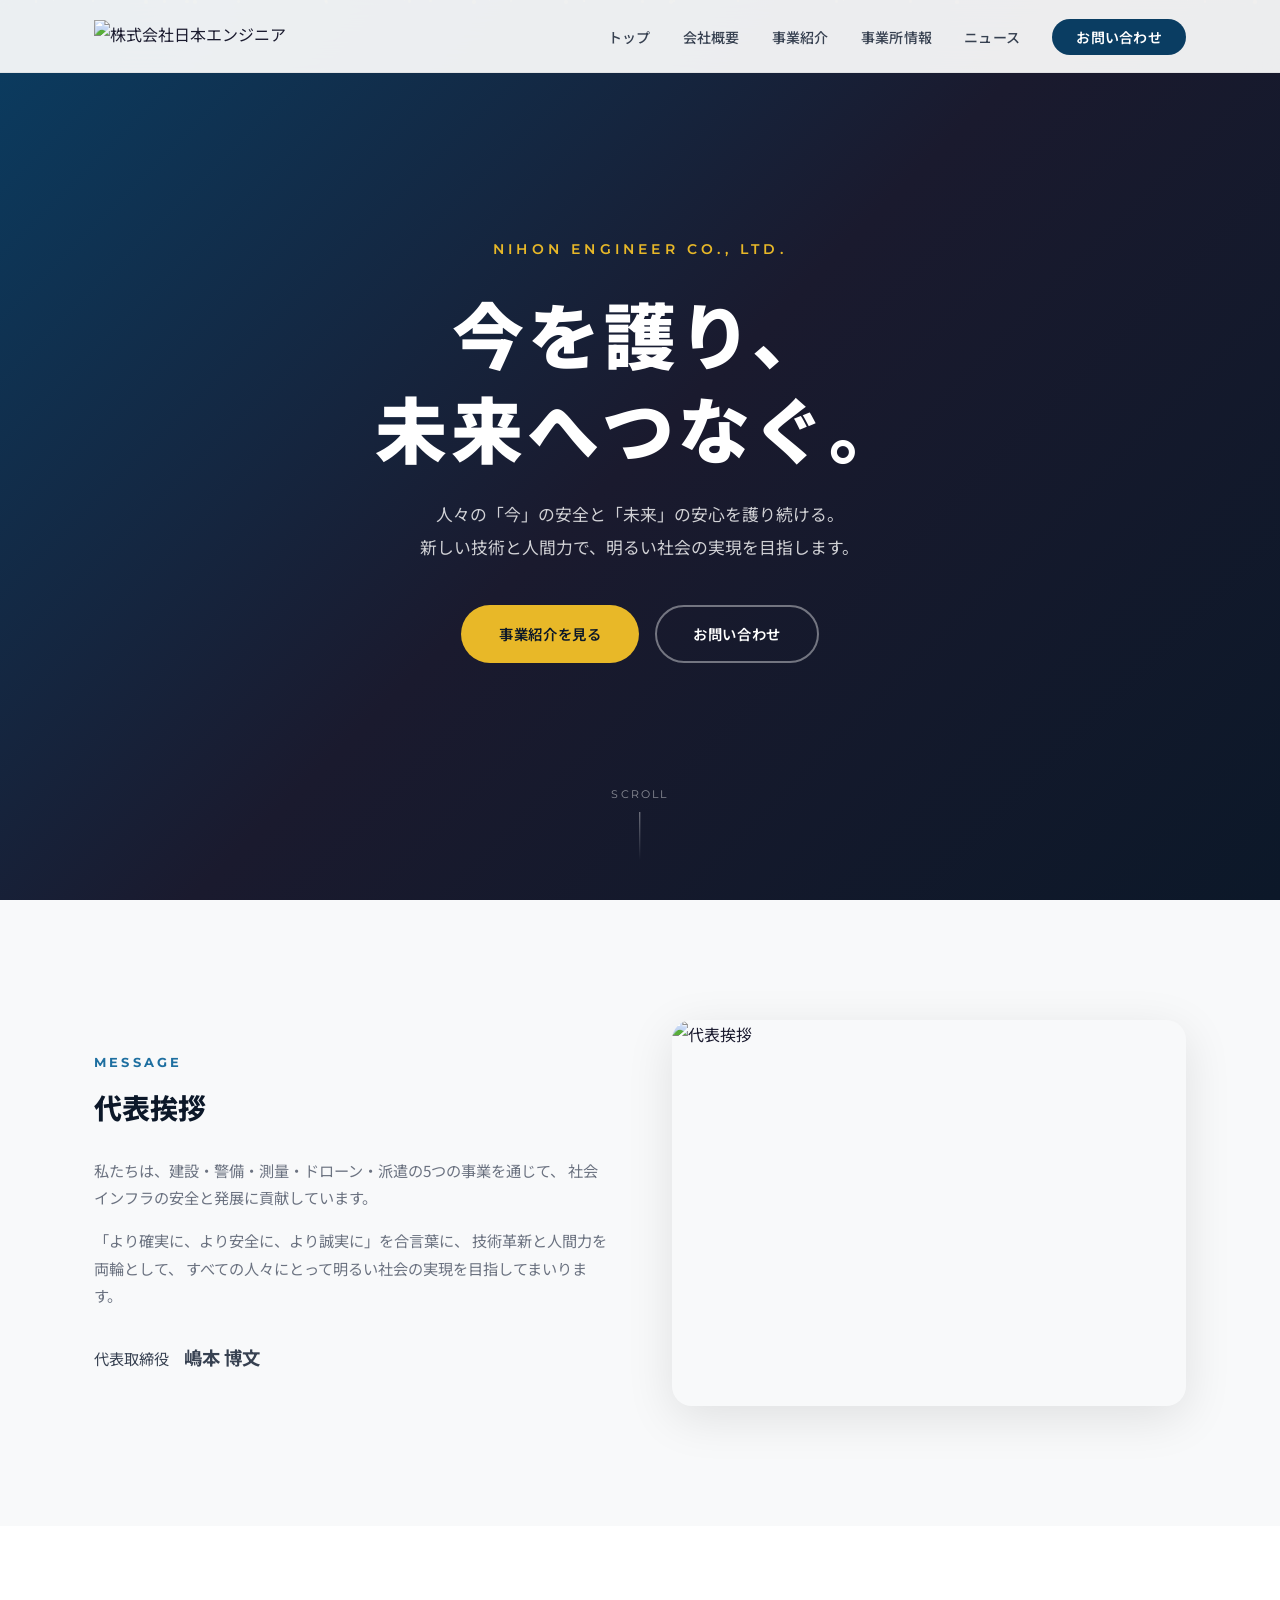
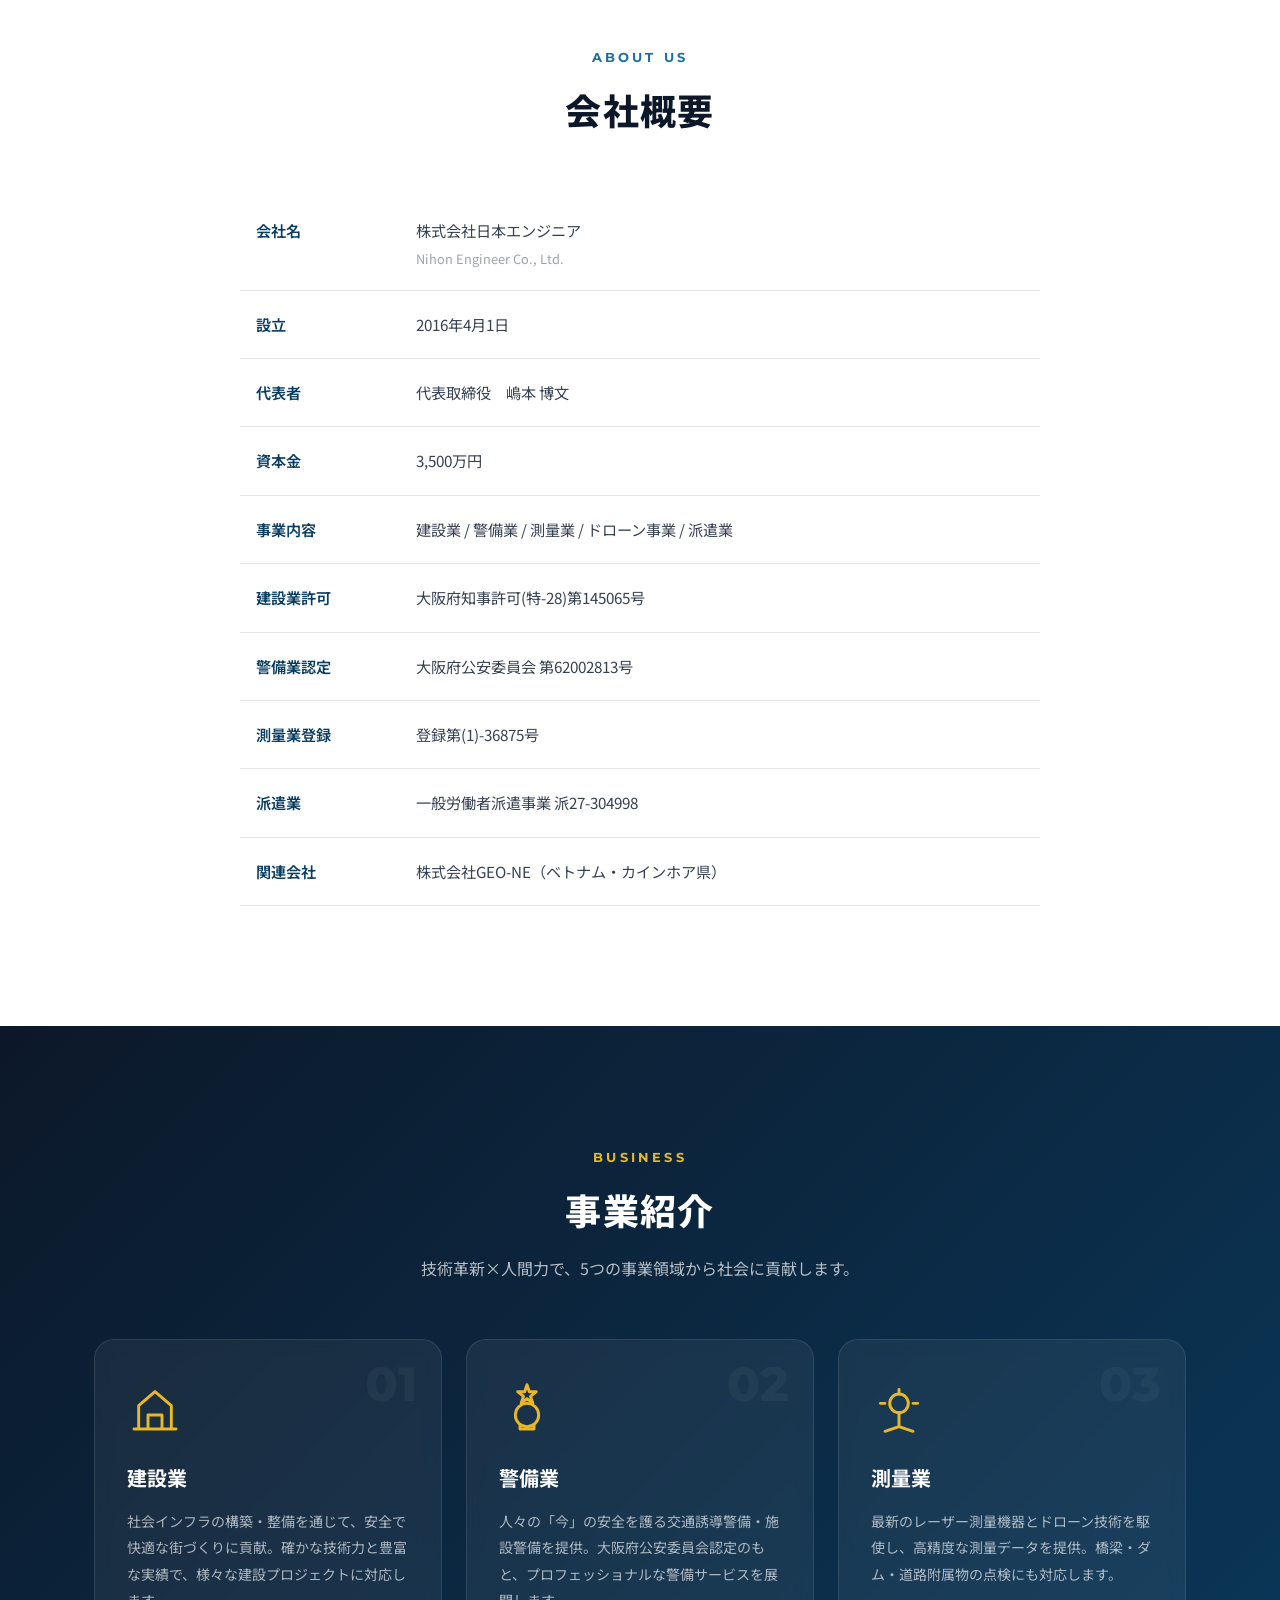
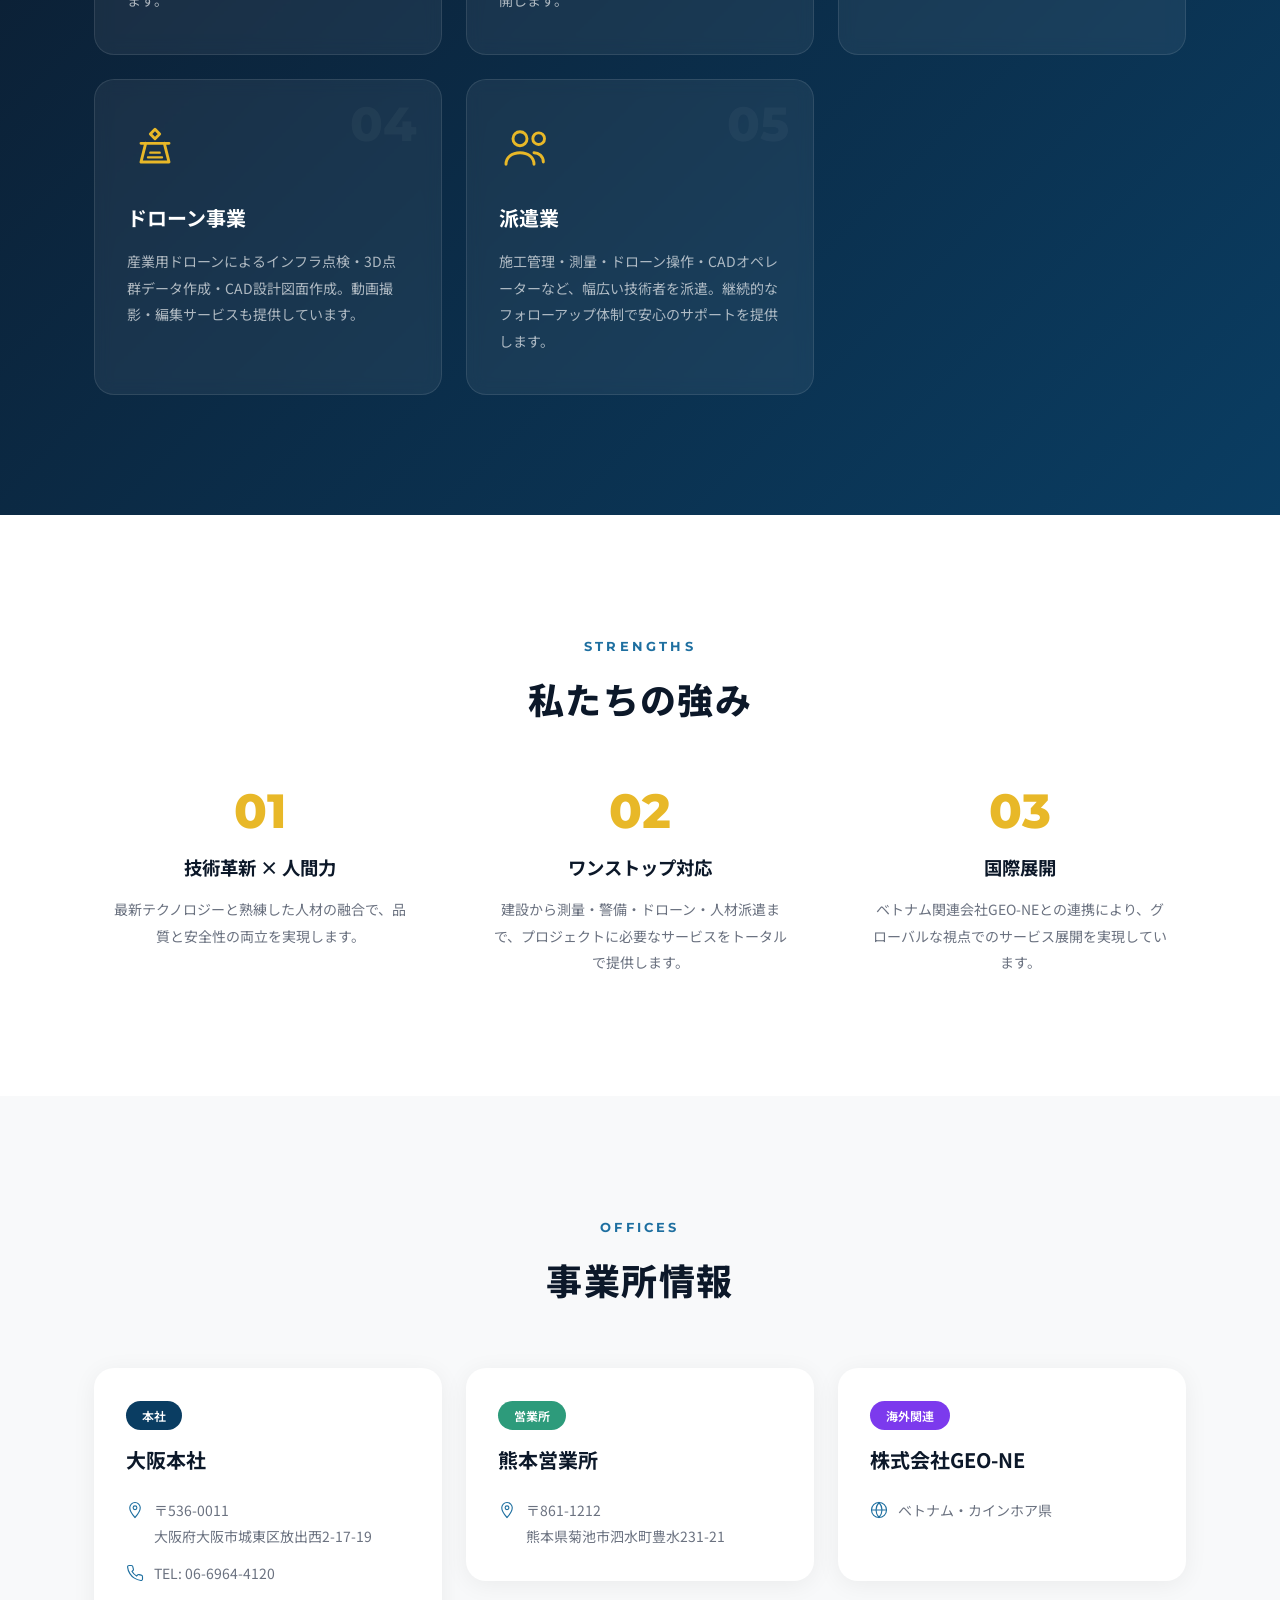
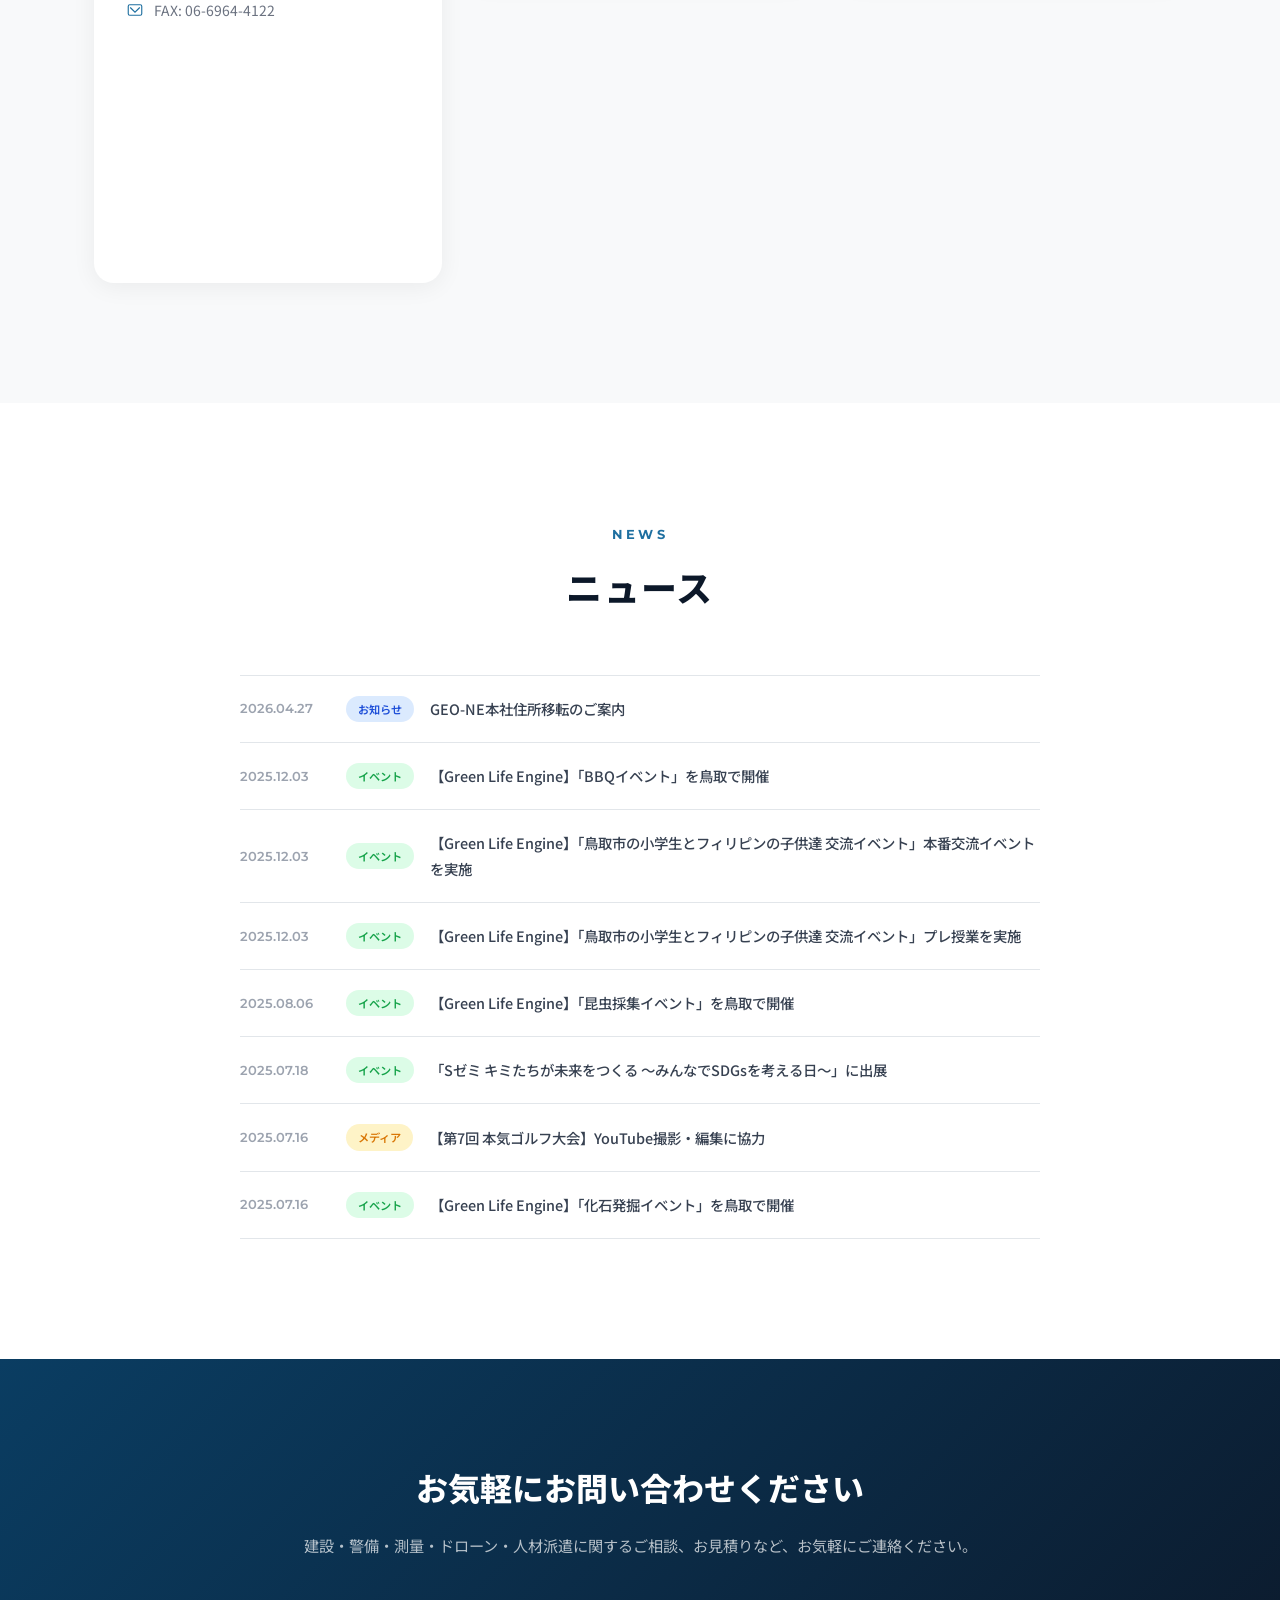
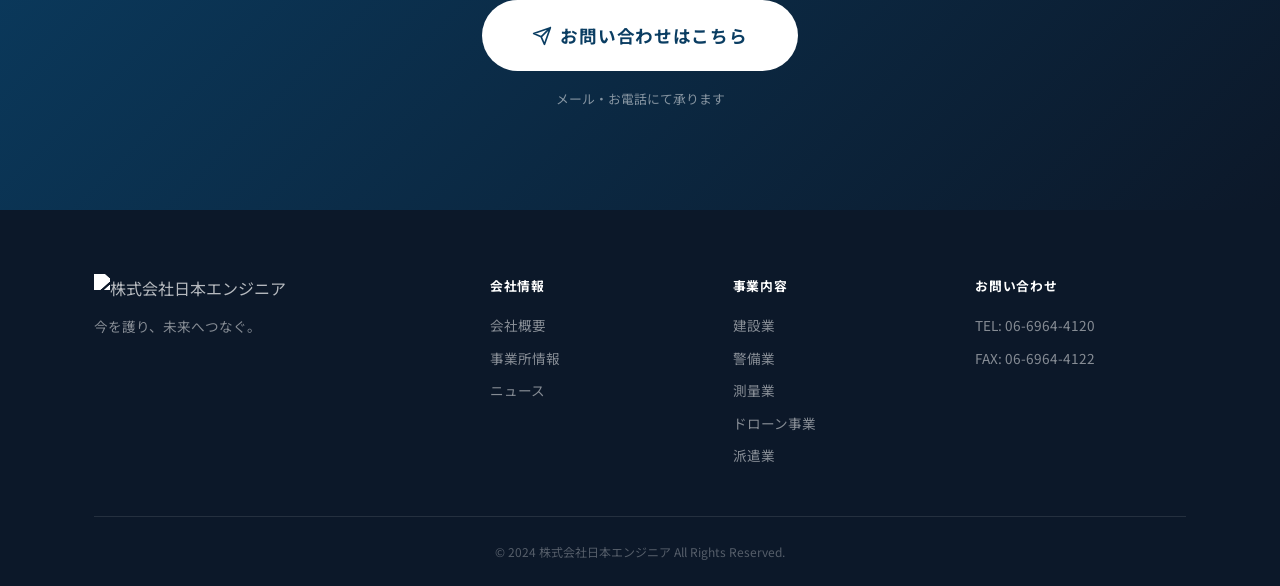
==== index.html @ 2fb19e4f "Initial commit: Japan Engineer LP website Co-Authored-By: Claude Opus 4.6 <noreply@anthropic.com>" ====
<!DOCTYPE html>
<html lang="ja">
<head>
  <meta charset="UTF-8">
  <meta name="viewport" content="width=device-width, initial-scale=1.0">
  <title>株式会社日本エンジニア | 今を護り、未来へつなぐ</title>
  <meta name="description" content="株式会社日本エンジニアは、建設業・警備業・測量業・ドローン事業・派遣業を展開する総合エンジニアリング企業です。">
  <link rel="preconnect" href="https://fonts.googleapis.com">
  <link rel="preconnect" href="https://fonts.gstatic.com" crossorigin>
  <link href="https://fonts.googleapis.com/css2?family=Noto+Sans+JP:wght@300;400;500;700;900&family=Montserrat:wght@400;600;700;800&display=swap" rel="stylesheet">
  <link rel="stylesheet" href="style.css">
</head>
<body>

  <!-- Header -->
  <header class="header" id="header">
    <div class="header-inner">
      <a href="#top" class="logo">
        <img src="https://japan-eng.jp/wp-content/uploads/2024/11/logo-1024x154.png" alt="株式会社日本エンジニア" class="logo-img">
      </a>
      <nav class="nav" id="nav">
        <ul class="nav-list">
          <li><a href="#top" class="nav-link">トップ</a></li>
          <li><a href="#about" class="nav-link">会社概要</a></li>
          <li><a href="#business" class="nav-link">事業紹介</a></li>
          <li><a href="#offices" class="nav-link">事業所情報</a></li>
          <li><a href="#news" class="nav-link">ニュース</a></li>
          <li><a href="contact.html" class="nav-link nav-link--cta">お問い合わせ</a></li>
        </ul>
      </nav>
      <button class="hamburger" id="hamburger" aria-label="メニュー">
        <span></span><span></span><span></span>
      </button>
    </div>
  </header>

  <!-- Hero -->
  <section class="hero" id="top">
    <div class="hero-overlay"></div>
    <div class="hero-particles" id="particles"></div>
    <div class="hero-content">
      <p class="hero-sub">Nihon Engineer Co., Ltd.</p>
      <h1 class="hero-title">
        <span class="hero-title-line">今を護り、</span>
        <span class="hero-title-line">未来へつなぐ。</span>
      </h1>
      <p class="hero-desc">人々の「今」の安全と「未来」の安心を護り続ける。<br>新しい技術と人間力で、明るい社会の実現を目指します。</p>
      <div class="hero-buttons">
        <a href="#business" class="btn btn--primary">事業紹介を見る</a>
        <a href="contact.html" class="btn btn--outline">お問い合わせ</a>
      </div>
    </div>
    <div class="hero-scroll">
      <span>Scroll</span>
      <div class="hero-scroll-line"></div>
    </div>
  </section>

  <!-- Message -->
  <section class="message">
    <div class="container">
      <div class="message-grid">
        <div class="message-text">
          <span class="section-label">Message</span>
          <h2 class="message-heading">代表挨拶</h2>
          <p class="message-body">
            私たちは、建設・警備・測量・ドローン・派遣の5つの事業を通じて、
            社会インフラの安全と発展に貢献しています。
          </p>
          <p class="message-body">
            「より確実に、より安全に、より誠実に」を合言葉に、
            技術革新と人間力を両輪として、
            すべての人々にとって明るい社会の実現を目指してまいります。
          </p>
          <p class="message-name">代表取締役　<strong>嶋本 博文</strong></p>
        </div>
        <div class="message-image">
          <div class="message-image-frame">
            <img src="https://japan-eng.jp/wp-content/uploads/2025/04/image3.jpeg" alt="代表挨拶">
          </div>
        </div>
      </div>
    </div>
  </section>

  <!-- About -->
  <section class="about" id="about">
    <div class="container">
      <div class="section-header">
        <span class="section-label">About Us</span>
        <h2 class="section-title">会社概要</h2>
      </div>
      <div class="about-table-wrap">
        <table class="about-table">
          <tbody>
            <tr><th>会社名</th><td>株式会社日本エンジニア<span class="about-en">Nihon Engineer Co., Ltd.</span></td></tr>
            <tr><th>設立</th><td>2016年4月1日</td></tr>
            <tr><th>代表者</th><td>代表取締役　嶋本 博文</td></tr>
            <tr><th>資本金</th><td>3,500万円</td></tr>
            <tr><th>事業内容</th><td>建設業 / 警備業 / 測量業 / ドローン事業 / 派遣業</td></tr>
            <tr><th>建設業許可</th><td>大阪府知事許可(特-28)第145065号</td></tr>
            <tr><th>警備業認定</th><td>大阪府公安委員会 第62002813号</td></tr>
            <tr><th>測量業登録</th><td>登録第(1)-36875号</td></tr>
            <tr><th>派遣業</th><td>一般労働者派遣事業 派27-304998</td></tr>
            <tr><th>関連会社</th><td>株式会社GEO-NE（ベトナム・カインホア県）</td></tr>
          </tbody>
        </table>
      </div>
    </div>
  </section>

  <!-- Business -->
  <section class="business" id="business">
    <div class="container">
      <div class="section-header section-header--light">
        <span class="section-label section-label--light">Business</span>
        <h2 class="section-title section-title--light">事業紹介</h2>
        <p class="section-desc section-desc--light">技術革新×人間力で、5つの事業領域から社会に貢献します。</p>
      </div>
      <div class="business-grid">

        <div class="biz-card" data-aos>
          <div class="biz-card-icon">
            <svg viewBox="0 0 48 48" fill="none"><path d="M6 42h36M10 42V22l14-12 14 12v20M18 42V30h12v12" stroke="currentColor" stroke-width="2.5" stroke-linecap="round" stroke-linejoin="round"/></svg>
          </div>
          <h3 class="biz-card-title">建設業</h3>
          <p class="biz-card-desc">社会インフラの構築・整備を通じて、安全で快適な街づくりに貢献。確かな技術力と豊富な実績で、様々な建設プロジェクトに対応します。</p>
          <span class="biz-card-number">01</span>
        </div>

        <div class="biz-card" data-aos>
          <div class="biz-card-icon">
            <svg viewBox="0 0 48 48" fill="none"><path d="M24 4l-2 6h-6l5 4-2 6 5-4 5 4-2-6 5-4h-6L24 4z" stroke="currentColor" stroke-width="2.5" stroke-linecap="round" stroke-linejoin="round"/><circle cx="24" cy="30" r="10" stroke="currentColor" stroke-width="2.5"/><path d="M18 38v4h12v-4" stroke="currentColor" stroke-width="2.5" stroke-linecap="round" stroke-linejoin="round"/></svg>
          </div>
          <h3 class="biz-card-title">警備業</h3>
          <p class="biz-card-desc">人々の「今」の安全を護る交通誘導警備・施設警備を提供。大阪府公安委員会認定のもと、プロフェッショナルな警備サービスを展開します。</p>
          <span class="biz-card-number">02</span>
        </div>

        <div class="biz-card" data-aos>
          <div class="biz-card-icon">
            <svg viewBox="0 0 48 48" fill="none"><circle cx="24" cy="20" r="8" stroke="currentColor" stroke-width="2.5"/><path d="M24 28v12M12 44l12-4 12 4M8 20h4M36 20h4M24 8v4" stroke="currentColor" stroke-width="2.5" stroke-linecap="round" stroke-linejoin="round"/></svg>
          </div>
          <h3 class="biz-card-title">測量業</h3>
          <p class="biz-card-desc">最新のレーザー測量機器とドローン技術を駆使し、高精度な測量データを提供。橋梁・ダム・道路附属物の点検にも対応します。</p>
          <span class="biz-card-number">03</span>
        </div>

        <div class="biz-card" data-aos>
          <div class="biz-card-icon">
            <svg viewBox="0 0 48 48" fill="none"><path d="M24 8l4 4-4 4-4-4 4-4zM12 20h24M16 20l-4 16h24l-4-16" stroke="currentColor" stroke-width="2.5" stroke-linecap="round" stroke-linejoin="round"/><path d="M20 28h8M18 32h12" stroke="currentColor" stroke-width="2" stroke-linecap="round"/></svg>
          </div>
          <h3 class="biz-card-title">ドローン事業</h3>
          <p class="biz-card-desc">産業用ドローンによるインフラ点検・3D点群データ作成・CAD設計図面作成。動画撮影・編集サービスも提供しています。</p>
          <span class="biz-card-number">04</span>
        </div>

        <div class="biz-card" data-aos>
          <div class="biz-card-icon">
            <svg viewBox="0 0 48 48" fill="none"><circle cx="18" cy="16" r="6" stroke="currentColor" stroke-width="2.5"/><circle cx="34" cy="16" r="5" stroke="currentColor" stroke-width="2.5"/><path d="M6 38c0-6 5-10 12-10s12 4 12 10M30 28c4 0 8 3 8 8" stroke="currentColor" stroke-width="2.5" stroke-linecap="round"/></svg>
          </div>
          <h3 class="biz-card-title">派遣業</h3>
          <p class="biz-card-desc">施工管理・測量・ドローン操作・CADオペレーターなど、幅広い技術者を派遣。継続的なフォローアップ体制で安心のサポートを提供します。</p>
          <span class="biz-card-number">05</span>
        </div>

      </div>
    </div>
  </section>

  <!-- Strengths -->
  <section class="strengths">
    <div class="container">
      <div class="section-header">
        <span class="section-label">Strengths</span>
        <h2 class="section-title">私たちの強み</h2>
      </div>
      <div class="strengths-grid">
        <div class="strength-item">
          <div class="strength-number">01</div>
          <h3 class="strength-title">技術革新 × 人間力</h3>
          <p class="strength-desc">最新テクノロジーと熟練した人材の融合で、品質と安全性の両立を実現します。</p>
        </div>
        <div class="strength-item">
          <div class="strength-number">02</div>
          <h3 class="strength-title">ワンストップ対応</h3>
          <p class="strength-desc">建設から測量・警備・ドローン・人材派遣まで、プロジェクトに必要なサービスをトータルで提供します。</p>
        </div>
        <div class="strength-item">
          <div class="strength-number">03</div>
          <h3 class="strength-title">国際展開</h3>
          <p class="strength-desc">ベトナム関連会社GEO-NEとの連携により、グローバルな視点でのサービス展開を実現しています。</p>
        </div>
      </div>
    </div>
  </section>

  <!-- Offices -->
  <section class="offices" id="offices">
    <div class="container">
      <div class="section-header">
        <span class="section-label">Offices</span>
        <h2 class="section-title">事業所情報</h2>
      </div>
      <div class="offices-grid">
        <div class="office-card office-card--main">
          <div class="office-card-badge">本社</div>
          <h3 class="office-card-name">大阪本社</h3>
          <div class="office-card-info">
            <div class="office-info-row">
              <svg viewBox="0 0 24 24" fill="none" width="18" height="18"><path d="M12 2C8.13 2 5 5.13 5 9c0 5.25 7 13 7 13s7-7.75 7-13c0-3.87-3.13-7-7-7z" stroke="currentColor" stroke-width="1.5"/><circle cx="12" cy="9" r="2.5" stroke="currentColor" stroke-width="1.5"/></svg>
              <span>〒536-0011<br>大阪府大阪市城東区放出西2-17-19</span>
            </div>
            <div class="office-info-row">
              <svg viewBox="0 0 24 24" fill="none" width="18" height="18"><path d="M22 16.92v3a2 2 0 01-2.18 2 19.79 19.79 0 01-8.63-3.07 19.5 19.5 0 01-6-6 19.79 19.79 0 01-3.07-8.67A2 2 0 014.11 2h3a2 2 0 012 1.72c.127.96.361 1.903.7 2.81a2 2 0 01-.45 2.11L8.09 9.91a16 16 0 006 6l1.27-1.27a2 2 0 012.11-.45c.907.339 1.85.573 2.81.7A2 2 0 0122 16.92z" stroke="currentColor" stroke-width="1.5"/></svg>
              <span>TEL: 06-6964-4120</span>
            </div>
            <div class="office-info-row">
              <svg viewBox="0 0 24 24" fill="none" width="18" height="18"><path d="M6 9l6 6 6-6" stroke="currentColor" stroke-width="1.5" stroke-linecap="round"/><rect x="3" y="5" width="18" height="14" rx="2" stroke="currentColor" stroke-width="1.5"/></svg>
              <span>FAX: 06-6964-4122</span>
            </div>
          </div>
          <div class="office-map">
            <iframe src="https://www.google.com/maps/embed?pb=!1m18!1m12!1m3!1d3280.5!2d135.555!3d34.695!2m3!1f0!2f0!3f0!3m2!1i1024!2i768!4f13.1!3m3!1m2!1s0x0%3A0x0!2zMzTCsDQxJzQyLjAiTiAxMzXCsDMzJzE4LjAiRQ!5e0!3m2!1sja!2sjp!4v1" width="100%" height="200" style="border:0; border-radius: 8px;" allowfullscreen loading="lazy"></iframe>
          </div>
        </div>

        <div class="office-card">
          <div class="office-card-badge office-card-badge--sub">営業所</div>
          <h3 class="office-card-name">熊本営業所</h3>
          <div class="office-card-info">
            <div class="office-info-row">
              <svg viewBox="0 0 24 24" fill="none" width="18" height="18"><path d="M12 2C8.13 2 5 5.13 5 9c0 5.25 7 13 7 13s7-7.75 7-13c0-3.87-3.13-7-7-7z" stroke="currentColor" stroke-width="1.5"/><circle cx="12" cy="9" r="2.5" stroke="currentColor" stroke-width="1.5"/></svg>
              <span>〒861-1212<br>熊本県菊池市泗水町豊水231-21</span>
            </div>
          </div>
        </div>

        <div class="office-card">
          <div class="office-card-badge office-card-badge--intl">海外関連</div>
          <h3 class="office-card-name">株式会社GEO-NE</h3>
          <div class="office-card-info">
            <div class="office-info-row">
              <svg viewBox="0 0 24 24" fill="none" width="18" height="18"><circle cx="12" cy="12" r="10" stroke="currentColor" stroke-width="1.5"/><path d="M2 12h20M12 2a15.3 15.3 0 014 10 15.3 15.3 0 01-4 10 15.3 15.3 0 01-4-10 15.3 15.3 0 014-10z" stroke="currentColor" stroke-width="1.5"/></svg>
              <span>ベトナム・カインホア県</span>
            </div>
          </div>
        </div>
      </div>
    </div>
  </section>

  <!-- News -->
  <section class="news" id="news">
    <div class="container">
      <div class="section-header">
        <span class="section-label">News</span>
        <h2 class="section-title">ニュース</h2>
      </div>
      <div class="news-list">

        <article class="news-item">
          <time class="news-date" datetime="2026-04-27">2026.04.27</time>
          <span class="news-tag news-tag--info">お知らせ</span>
          <h3 class="news-title">GEO-NE本社住所移転のご案内</h3>
        </article>

        <article class="news-item">
          <time class="news-date" datetime="2025-12-03">2025.12.03</time>
          <span class="news-tag news-tag--event">イベント</span>
          <h3 class="news-title">【Green Life Engine】「BBQイベント」を鳥取で開催</h3>
        </article>

        <article class="news-item">
          <time class="news-date" datetime="2025-12-03">2025.12.03</time>
          <span class="news-tag news-tag--event">イベント</span>
          <h3 class="news-title">【Green Life Engine】「鳥取市の小学生とフィリピンの子供達 交流イベント」本番交流イベントを実施</h3>
        </article>

        <article class="news-item">
          <time class="news-date" datetime="2025-12-03">2025.12.03</time>
          <span class="news-tag news-tag--event">イベント</span>
          <h3 class="news-title">【Green Life Engine】「鳥取市の小学生とフィリピンの子供達 交流イベント」プレ授業を実施</h3>
        </article>

        <article class="news-item">
          <time class="news-date" datetime="2025-08-06">2025.08.06</time>
          <span class="news-tag news-tag--event">イベント</span>
          <h3 class="news-title">【Green Life Engine】「昆虫採集イベント」を鳥取で開催</h3>
        </article>

        <article class="news-item">
          <time class="news-date" datetime="2025-07-18">2025.07.18</time>
          <span class="news-tag news-tag--event">イベント</span>
          <h3 class="news-title">「Sゼミ キミたちが未来をつくる ～みんなでSDGsを考える日～」に出展</h3>
        </article>

        <article class="news-item">
          <time class="news-date" datetime="2025-07-16">2025.07.16</time>
          <span class="news-tag news-tag--media">メディア</span>
          <h3 class="news-title">【第7回 本気ゴルフ大会】YouTube撮影・編集に協力</h3>
        </article>

        <article class="news-item">
          <time class="news-date" datetime="2025-07-16">2025.07.16</time>
          <span class="news-tag news-tag--event">イベント</span>
          <h3 class="news-title">【Green Life Engine】「化石発掘イベント」を鳥取で開催</h3>
        </article>

      </div>
    </div>
  </section>

  <!-- CTA -->
  <section class="cta" id="contact">
    <div class="container">
      <div class="cta-inner">
        <h2 class="cta-title">お気軽にお問い合わせください</h2>
        <p class="cta-desc">建設・警備・測量・ドローン・人材派遣に関するご相談、お見積りなど、お気軽にご連絡ください。</p>
        <div class="cta-buttons">
          <a href="contact.html" class="btn btn--white btn--lg">
            <svg viewBox="0 0 24 24" fill="none" width="20" height="20"><path d="M22 2L11 13M22 2l-7 20-4-9-9-4 20-7z" stroke="currentColor" stroke-width="2" stroke-linecap="round" stroke-linejoin="round"/></svg>
            お問い合わせはこちら
          </a>
        </div>
        <p class="cta-note">メール・お電話にて承ります</p>
      </div>
    </div>
  </section>

  <!-- Footer -->
  <footer class="footer">
    <div class="container">
      <div class="footer-top">
        <div class="footer-brand">
          <img src="https://japan-eng.jp/wp-content/uploads/2024/11/logo-1024x154.png" alt="株式会社日本エンジニア" class="footer-logo">
          <p class="footer-tagline">今を護り、未来へつなぐ。</p>
        </div>
        <div class="footer-links">
          <div class="footer-col">
            <h4 class="footer-col-title">会社情報</h4>
            <ul>
              <li><a href="#about">会社概要</a></li>
              <li><a href="#offices">事業所情報</a></li>
              <li><a href="#news">ニュース</a></li>
            </ul>
          </div>
          <div class="footer-col">
            <h4 class="footer-col-title">事業内容</h4>
            <ul>
              <li><a href="#business">建設業</a></li>
              <li><a href="#business">警備業</a></li>
              <li><a href="#business">測量業</a></li>
              <li><a href="#business">ドローン事業</a></li>
              <li><a href="#business">派遣業</a></li>
            </ul>
          </div>
          <div class="footer-col">
            <h4 class="footer-col-title">お問い合わせ</h4>
            <ul>
              <li>TEL: 06-6964-4120</li>
              <li>FAX: 06-6964-4122</li>
            </ul>
          </div>
        </div>
      </div>
      <div class="footer-bottom">
        <p>&copy; 2024 株式会社日本エンジニア All Rights Reserved.</p>
      </div>
    </div>
  </footer>

  <!-- Back to top -->
  <a href="#top" class="back-to-top" id="backToTop" aria-label="トップへ戻る">
    <svg viewBox="0 0 24 24" fill="none" width="24" height="24"><path d="M18 15l-6-6-6 6" stroke="currentColor" stroke-width="2" stroke-linecap="round" stroke-linejoin="round"/></svg>
  </a>

  <script src="script.js"></script>
</body>
</html>
---- style.css ----
/* ===== Reset & Base ===== */
*, *::before, *::after { box-sizing: border-box; margin: 0; padding: 0; }
html { scroll-behavior: smooth; font-size: 16px; }
body {
  font-family: 'Noto Sans JP', sans-serif;
  color: #1a1a2e;
  line-height: 1.8;
  overflow-x: hidden;
  background: #fff;
}
a { text-decoration: none; color: inherit; }
ul { list-style: none; }
img { max-width: 100%; height: auto; display: block; }

/* ===== Variables ===== */
:root {
  --primary: #0a3d62;
  --primary-light: #1e6fa0;
  --accent: #e8b828;
  --accent-hover: #d4a520;
  --dark: #0c1829;
  --gray-50: #f8f9fa;
  --gray-100: #f0f2f5;
  --gray-200: #e2e6ea;
  --gray-400: #9ca3af;
  --gray-600: #6b7280;
  --gray-800: #374151;
  --white: #ffffff;
  --radius: 12px;
  --radius-lg: 20px;
  --shadow: 0 4px 24px rgba(0,0,0,0.06);
  --shadow-lg: 0 12px 48px rgba(0,0,0,0.1);
  --transition: 0.3s cubic-bezier(0.4, 0, 0.2, 1);
  --container: 1140px;
}

.container {
  max-width: var(--container);
  margin: 0 auto;
  padding: 0 24px;
}

/* ===== Header ===== */
.header {
  position: fixed;
  top: 0;
  left: 0;
  width: 100%;
  z-index: 1000;
  background: rgba(255,255,255,0.92);
  backdrop-filter: blur(16px);
  -webkit-backdrop-filter: blur(16px);
  border-bottom: 1px solid rgba(0,0,0,0.05);
  transition: var(--transition);
}
.header.scrolled {
  box-shadow: 0 2px 20px rgba(0,0,0,0.08);
}
.header-inner {
  max-width: var(--container);
  margin: 0 auto;
  padding: 0 24px;
  display: flex;
  align-items: center;
  justify-content: space-between;
  height: 72px;
}
.logo-img {
  height: 32px;
  width: auto;
}
.nav-list {
  display: flex;
  align-items: center;
  gap: 32px;
}
.nav-link {
  font-size: 0.875rem;
  font-weight: 500;
  letter-spacing: 0.02em;
  color: var(--gray-800);
  position: relative;
  transition: var(--transition);
}
.nav-link::after {
  content: '';
  position: absolute;
  bottom: -4px;
  left: 0;
  width: 0;
  height: 2px;
  background: var(--primary);
  transition: var(--transition);
}
.nav-link:hover { color: var(--primary); }
.nav-link:hover::after { width: 100%; }
.nav-link--cta {
  background: var(--primary);
  color: var(--white) !important;
  padding: 8px 24px;
  border-radius: 100px;
  font-weight: 600;
}
.nav-link--cta::after { display: none; }
.nav-link--cta:hover { background: var(--primary-light); }

/* Hamburger */
.hamburger {
  display: none;
  flex-direction: column;
  gap: 5px;
  background: none;
  border: none;
  cursor: pointer;
  padding: 8px;
  z-index: 1001;
}
.hamburger span {
  display: block;
  width: 24px;
  height: 2px;
  background: var(--dark);
  border-radius: 2px;
  transition: var(--transition);
}
.hamburger.active span:nth-child(1) { transform: translateY(7px) rotate(45deg); }
.hamburger.active span:nth-child(2) { opacity: 0; }
.hamburger.active span:nth-child(3) { transform: translateY(-7px) rotate(-45deg); }

/* ===== Hero ===== */
.hero {
  position: relative;
  min-height: 100vh;
  display: flex;
  align-items: center;
  justify-content: center;
  background: linear-gradient(135deg, #0a3d62 0%, #1a1a2e 50%, #0c1829 100%);
  overflow: hidden;
}
.hero-overlay {
  position: absolute;
  inset: 0;
  background: url('https://japan-eng.jp/wp-content/uploads/2025/04/image4-1-scaled.jpeg') center/cover no-repeat;
  opacity: 0.18;
}
.hero-particles {
  position: absolute;
  inset: 0;
  overflow: hidden;
}
.hero-particles .particle {
  position: absolute;
  width: 3px;
  height: 3px;
  background: rgba(232, 184, 40, 0.4);
  border-radius: 50%;
  animation: float-up linear infinite;
}
@keyframes float-up {
  0% { transform: translateY(100vh) scale(0); opacity: 0; }
  10% { opacity: 1; }
  90% { opacity: 1; }
  100% { transform: translateY(-10vh) scale(1); opacity: 0; }
}
.hero-content {
  position: relative;
  z-index: 2;
  text-align: center;
  color: var(--white);
  padding: 0 24px;
}
.hero-sub {
  font-family: 'Montserrat', sans-serif;
  font-size: 0.875rem;
  font-weight: 600;
  letter-spacing: 0.3em;
  text-transform: uppercase;
  color: var(--accent);
  margin-bottom: 24px;
  opacity: 0;
  animation: fadeInUp 0.8s 0.3s forwards;
}
.hero-title {
  font-size: clamp(2.5rem, 6vw, 4.5rem);
  font-weight: 900;
  line-height: 1.3;
  margin-bottom: 24px;
  letter-spacing: 0.05em;
}
.hero-title-line {
  display: block;
  opacity: 0;
  animation: fadeInUp 0.8s forwards;
}
.hero-title-line:nth-child(1) { animation-delay: 0.5s; }
.hero-title-line:nth-child(2) { animation-delay: 0.7s; }
.hero-desc {
  font-size: 1.05rem;
  line-height: 2;
  color: rgba(255,255,255,0.8);
  max-width: 540px;
  margin: 0 auto 40px;
  opacity: 0;
  animation: fadeInUp 0.8s 0.9s forwards;
}
.hero-buttons {
  display: flex;
  gap: 16px;
  justify-content: center;
  flex-wrap: wrap;
  opacity: 0;
  animation: fadeInUp 0.8s 1.1s forwards;
}
.hero-scroll {
  position: absolute;
  bottom: 40px;
  left: 50%;
  transform: translateX(-50%);
  display: flex;
  flex-direction: column;
  align-items: center;
  gap: 8px;
  color: rgba(255,255,255,0.5);
  font-family: 'Montserrat', sans-serif;
  font-size: 0.7rem;
  letter-spacing: 0.2em;
  text-transform: uppercase;
}
.hero-scroll-line {
  width: 1px;
  height: 48px;
  background: linear-gradient(to bottom, rgba(255,255,255,0.5), transparent);
  animation: scrollLine 2s infinite;
}
@keyframes scrollLine {
  0% { transform: scaleY(0); transform-origin: top; }
  50% { transform: scaleY(1); transform-origin: top; }
  50.1% { transform: scaleY(1); transform-origin: bottom; }
  100% { transform: scaleY(0); transform-origin: bottom; }
}
@keyframes fadeInUp {
  from { opacity: 0; transform: translateY(30px); }
  to { opacity: 1; transform: translateY(0); }
}

/* ===== Buttons ===== */
.btn {
  display: inline-flex;
  align-items: center;
  gap: 8px;
  padding: 14px 36px;
  border-radius: 100px;
  font-size: 0.9rem;
  font-weight: 600;
  letter-spacing: 0.04em;
  transition: var(--transition);
  border: 2px solid transparent;
}
.btn--primary {
  background: var(--accent);
  color: var(--dark);
}
.btn--primary:hover {
  background: var(--accent-hover);
  transform: translateY(-2px);
  box-shadow: 0 8px 24px rgba(232,184,40,0.3);
}
.btn--outline {
  border-color: rgba(255,255,255,0.4);
  color: var(--white);
}
.btn--outline:hover {
  border-color: var(--white);
  background: rgba(255,255,255,0.1);
  transform: translateY(-2px);
}
.btn--white {
  background: var(--white);
  color: var(--primary);
  font-size: 1.1rem;
  font-weight: 700;
}
.btn--white:hover {
  transform: translateY(-2px);
  box-shadow: 0 8px 24px rgba(255,255,255,0.2);
}
.btn--lg { padding: 18px 48px; }

/* ===== Section Common ===== */
.section-header {
  text-align: center;
  margin-bottom: 56px;
}
.section-label {
  font-family: 'Montserrat', sans-serif;
  font-size: 0.8rem;
  font-weight: 700;
  letter-spacing: 0.25em;
  text-transform: uppercase;
  color: var(--primary-light);
  display: block;
  margin-bottom: 8px;
}
.section-label--light { color: var(--accent); }
.section-title {
  font-size: clamp(1.75rem, 3vw, 2.25rem);
  font-weight: 800;
  letter-spacing: 0.04em;
  color: var(--dark);
}
.section-title--light { color: var(--white); }
.section-desc { color: var(--gray-600); margin-top: 12px; }
.section-desc--light { color: rgba(255,255,255,0.7); }

/* ===== Message ===== */
.message {
  padding: 120px 0;
  background: var(--gray-50);
}
.message-grid {
  display: grid;
  grid-template-columns: 1fr 1fr;
  gap: 64px;
  align-items: center;
}
.message-heading {
  font-size: 1.75rem;
  font-weight: 800;
  margin: 8px 0 24px;
  color: var(--dark);
}
.message-body {
  color: var(--gray-600);
  margin-bottom: 16px;
  font-size: 0.95rem;
}
.message-name {
  margin-top: 32px;
  font-size: 0.95rem;
  color: var(--gray-800);
}
.message-name strong {
  font-size: 1.15rem;
}
.message-image-frame {
  border-radius: var(--radius-lg);
  overflow: hidden;
  box-shadow: var(--shadow-lg);
  position: relative;
}
.message-image-frame::before {
  content: '';
  position: absolute;
  top: -20px;
  right: -20px;
  width: 100px;
  height: 100px;
  border: 3px solid var(--accent);
  border-radius: var(--radius);
  z-index: -1;
}
.message-image-frame img {
  width: 100%;
  aspect-ratio: 4/3;
  object-fit: cover;
}

/* ===== About ===== */
.about {
  padding: 120px 0;
  background: var(--white);
}
.about-table-wrap {
  max-width: 800px;
  margin: 0 auto;
}
.about-table {
  width: 100%;
  border-collapse: collapse;
}
.about-table tr {
  border-bottom: 1px solid var(--gray-200);
}
.about-table th,
.about-table td {
  padding: 20px 16px;
  text-align: left;
  font-size: 0.95rem;
}
.about-table th {
  width: 160px;
  font-weight: 600;
  color: var(--primary);
  white-space: nowrap;
  vertical-align: top;
}
.about-table td {
  color: var(--gray-800);
}
.about-en {
  display: block;
  font-size: 0.8rem;
  color: var(--gray-400);
  margin-top: 2px;
}

/* ===== Business ===== */
.business {
  padding: 120px 0;
  background: linear-gradient(135deg, var(--dark) 0%, #0a3d62 100%);
}
.business-grid {
  display: grid;
  grid-template-columns: repeat(3, 1fr);
  gap: 24px;
}
.biz-card {
  background: rgba(255,255,255,0.06);
  border: 1px solid rgba(255,255,255,0.1);
  border-radius: var(--radius-lg);
  padding: 40px 32px;
  position: relative;
  overflow: hidden;
  transition: var(--transition);
  backdrop-filter: blur(8px);
}
.biz-card:hover {
  background: rgba(255,255,255,0.1);
  border-color: rgba(232,184,40,0.3);
  transform: translateY(-4px);
}
.biz-card-icon {
  width: 56px;
  height: 56px;
  color: var(--accent);
  margin-bottom: 24px;
}
.biz-card-title {
  font-size: 1.25rem;
  font-weight: 700;
  color: var(--white);
  margin-bottom: 12px;
}
.biz-card-desc {
  font-size: 0.875rem;
  color: rgba(255,255,255,0.65);
  line-height: 1.9;
}
.biz-card-number {
  position: absolute;
  top: 20px;
  right: 24px;
  font-family: 'Montserrat', sans-serif;
  font-size: 3rem;
  font-weight: 800;
  color: rgba(255,255,255,0.04);
  line-height: 1;
}

/* ===== Strengths ===== */
.strengths {
  padding: 120px 0;
  background: var(--white);
}
.strengths-grid {
  display: grid;
  grid-template-columns: repeat(3, 1fr);
  gap: 48px;
}
.strength-item {
  text-align: center;
  padding: 0 16px;
}
.strength-number {
  font-family: 'Montserrat', sans-serif;
  font-size: 3rem;
  font-weight: 800;
  color: var(--accent);
  line-height: 1;
  margin-bottom: 16px;
}
.strength-title {
  font-size: 1.15rem;
  font-weight: 700;
  margin-bottom: 12px;
  color: var(--dark);
}
.strength-desc {
  font-size: 0.875rem;
  color: var(--gray-600);
  line-height: 1.9;
}

/* ===== Offices ===== */
.offices {
  padding: 120px 0;
  background: var(--gray-50);
}
.offices-grid {
  display: grid;
  grid-template-columns: 1fr 1fr 1fr;
  gap: 24px;
}
.office-card {
  background: var(--white);
  border-radius: var(--radius-lg);
  padding: 32px;
  box-shadow: var(--shadow);
  transition: var(--transition);
}
.office-card:hover {
  transform: translateY(-4px);
  box-shadow: var(--shadow-lg);
}
.office-card--main {
  grid-column: 1;
  grid-row: 1 / 3;
}
.office-card-badge {
  display: inline-block;
  background: var(--primary);
  color: var(--white);
  padding: 4px 16px;
  border-radius: 100px;
  font-size: 0.75rem;
  font-weight: 600;
  margin-bottom: 12px;
}
.office-card-badge--sub { background: #2d9b7b; }
.office-card-badge--intl { background: #7c3aed; }
.office-card-name {
  font-size: 1.25rem;
  font-weight: 700;
  margin-bottom: 20px;
  color: var(--dark);
}
.office-card-info {
  display: flex;
  flex-direction: column;
  gap: 12px;
}
.office-info-row {
  display: flex;
  align-items: flex-start;
  gap: 10px;
  font-size: 0.875rem;
  color: var(--gray-600);
}
.office-info-row svg {
  flex-shrink: 0;
  margin-top: 3px;
  color: var(--primary-light);
}
.office-map {
  margin-top: 20px;
}

/* ===== News ===== */
.news {
  padding: 120px 0;
  background: var(--white);
}
.news-list {
  max-width: 800px;
  margin: 0 auto;
}
.news-item {
  display: flex;
  align-items: center;
  gap: 16px;
  padding: 20px 0;
  border-bottom: 1px solid var(--gray-200);
  transition: var(--transition);
  cursor: pointer;
}
.news-item:hover {
  padding-left: 8px;
}
.news-item:first-child {
  border-top: 1px solid var(--gray-200);
}
.news-date {
  font-family: 'Montserrat', sans-serif;
  font-size: 0.8rem;
  font-weight: 600;
  color: var(--gray-400);
  white-space: nowrap;
  min-width: 90px;
}
.news-tag {
  font-size: 0.7rem;
  font-weight: 600;
  padding: 3px 12px;
  border-radius: 100px;
  white-space: nowrap;
}
.news-tag--info { background: #dbeafe; color: #1d4ed8; }
.news-tag--event { background: #dcfce7; color: #16a34a; }
.news-tag--media { background: #fef3c7; color: #d97706; }
.news-title {
  font-size: 0.9rem;
  font-weight: 500;
  color: var(--gray-800);
  transition: var(--transition);
}
.news-item:hover .news-title { color: var(--primary); }

/* ===== CTA ===== */
.cta {
  padding: 100px 0;
  background: linear-gradient(135deg, var(--primary) 0%, var(--dark) 100%);
}
.cta-inner {
  text-align: center;
  color: var(--white);
}
.cta-title {
  font-size: clamp(1.5rem, 3vw, 2rem);
  font-weight: 800;
  margin-bottom: 16px;
}
.cta-desc {
  color: rgba(255,255,255,0.7);
  margin-bottom: 40px;
  font-size: 0.95rem;
}
.cta-buttons {
  display: flex;
  justify-content: center;
  gap: 16px;
  flex-wrap: wrap;
}
.cta-note {
  margin-top: 16px;
  font-size: 0.8rem;
  color: rgba(255,255,255,0.5);
}

/* ===== Footer ===== */
.footer {
  background: var(--dark);
  color: rgba(255,255,255,0.7);
  padding: 64px 0 0;
}
.footer-top {
  display: grid;
  grid-template-columns: 1fr 2fr;
  gap: 48px;
  padding-bottom: 48px;
  border-bottom: 1px solid rgba(255,255,255,0.1);
}
.footer-logo {
  height: 28px;
  width: auto;
  filter: brightness(0) invert(1);
  margin-bottom: 12px;
}
.footer-tagline {
  font-size: 0.85rem;
  color: rgba(255,255,255,0.5);
}
.footer-links {
  display: grid;
  grid-template-columns: repeat(3, 1fr);
  gap: 32px;
}
.footer-col-title {
  font-size: 0.8rem;
  font-weight: 700;
  color: var(--white);
  margin-bottom: 16px;
  letter-spacing: 0.05em;
}
.footer-col ul { display: flex; flex-direction: column; gap: 8px; }
.footer-col a {
  font-size: 0.85rem;
  color: rgba(255,255,255,0.5);
  transition: var(--transition);
}
.footer-col a:hover { color: var(--accent); }
.footer-col li {
  font-size: 0.85rem;
  color: rgba(255,255,255,0.5);
}
.footer-bottom {
  padding: 24px 0;
  text-align: center;
  font-size: 0.75rem;
  color: rgba(255,255,255,0.3);
}

/* ===== Back to Top ===== */
.back-to-top {
  position: fixed;
  bottom: 32px;
  right: 32px;
  width: 48px;
  height: 48px;
  background: var(--primary);
  color: var(--white);
  border-radius: 50%;
  display: flex;
  align-items: center;
  justify-content: center;
  opacity: 0;
  visibility: hidden;
  transform: translateY(16px);
  transition: var(--transition);
  z-index: 999;
  box-shadow: 0 4px 16px rgba(10,61,98,0.3);
}
.back-to-top.visible {
  opacity: 1;
  visibility: visible;
  transform: translateY(0);
}
.back-to-top:hover {
  background: var(--primary-light);
  transform: translateY(-2px);
}

/* ===== Scroll Animations ===== */
[data-aos] {
  opacity: 0;
  transform: translateY(32px);
  transition: opacity 0.6s ease, transform 0.6s ease;
}
[data-aos].aos-visible {
  opacity: 1;
  transform: translateY(0);
}

/* ===== Responsive ===== */
@media (max-width: 1024px) {
  .business-grid { grid-template-columns: repeat(2, 1fr); }
  .offices-grid { grid-template-columns: 1fr 1fr; }
  .office-card--main { grid-row: auto; }
}

@media (max-width: 768px) {
  .hamburger { display: flex; }
  .nav {
    position: fixed;
    top: 0;
    right: -100%;
    width: 280px;
    height: 100vh;
    background: var(--white);
    padding: 96px 32px 32px;
    transition: var(--transition);
    box-shadow: -4px 0 24px rgba(0,0,0,0.1);
  }
  .nav.open { right: 0; }
  .nav-list {
    flex-direction: column;
    gap: 0;
  }
  .nav-link {
    display: block;
    padding: 16px 0;
    font-size: 1rem;
    border-bottom: 1px solid var(--gray-100);
  }
  .nav-link::after { display: none; }
  .nav-link--cta {
    margin-top: 16px;
    text-align: center;
  }
  .message-grid {
    grid-template-columns: 1fr;
    gap: 40px;
  }
  .message-image { order: -1; }
  .business-grid { grid-template-columns: 1fr; }
  .strengths-grid { grid-template-columns: 1fr; gap: 32px; }
  .offices-grid { grid-template-columns: 1fr; }
  .news-item { flex-wrap: wrap; gap: 8px; }
  .news-title { width: 100%; }
  .footer-top { grid-template-columns: 1fr; }
  .footer-links { grid-template-columns: 1fr 1fr; }
  .about-table th { width: 100px; font-size: 0.85rem; }
  .about-table td { font-size: 0.85rem; }
}

@media (max-width: 480px) {
  .hero-title { font-size: 2rem; }
  .hero-desc { font-size: 0.9rem; }
  .footer-links { grid-template-columns: 1fr; }
}
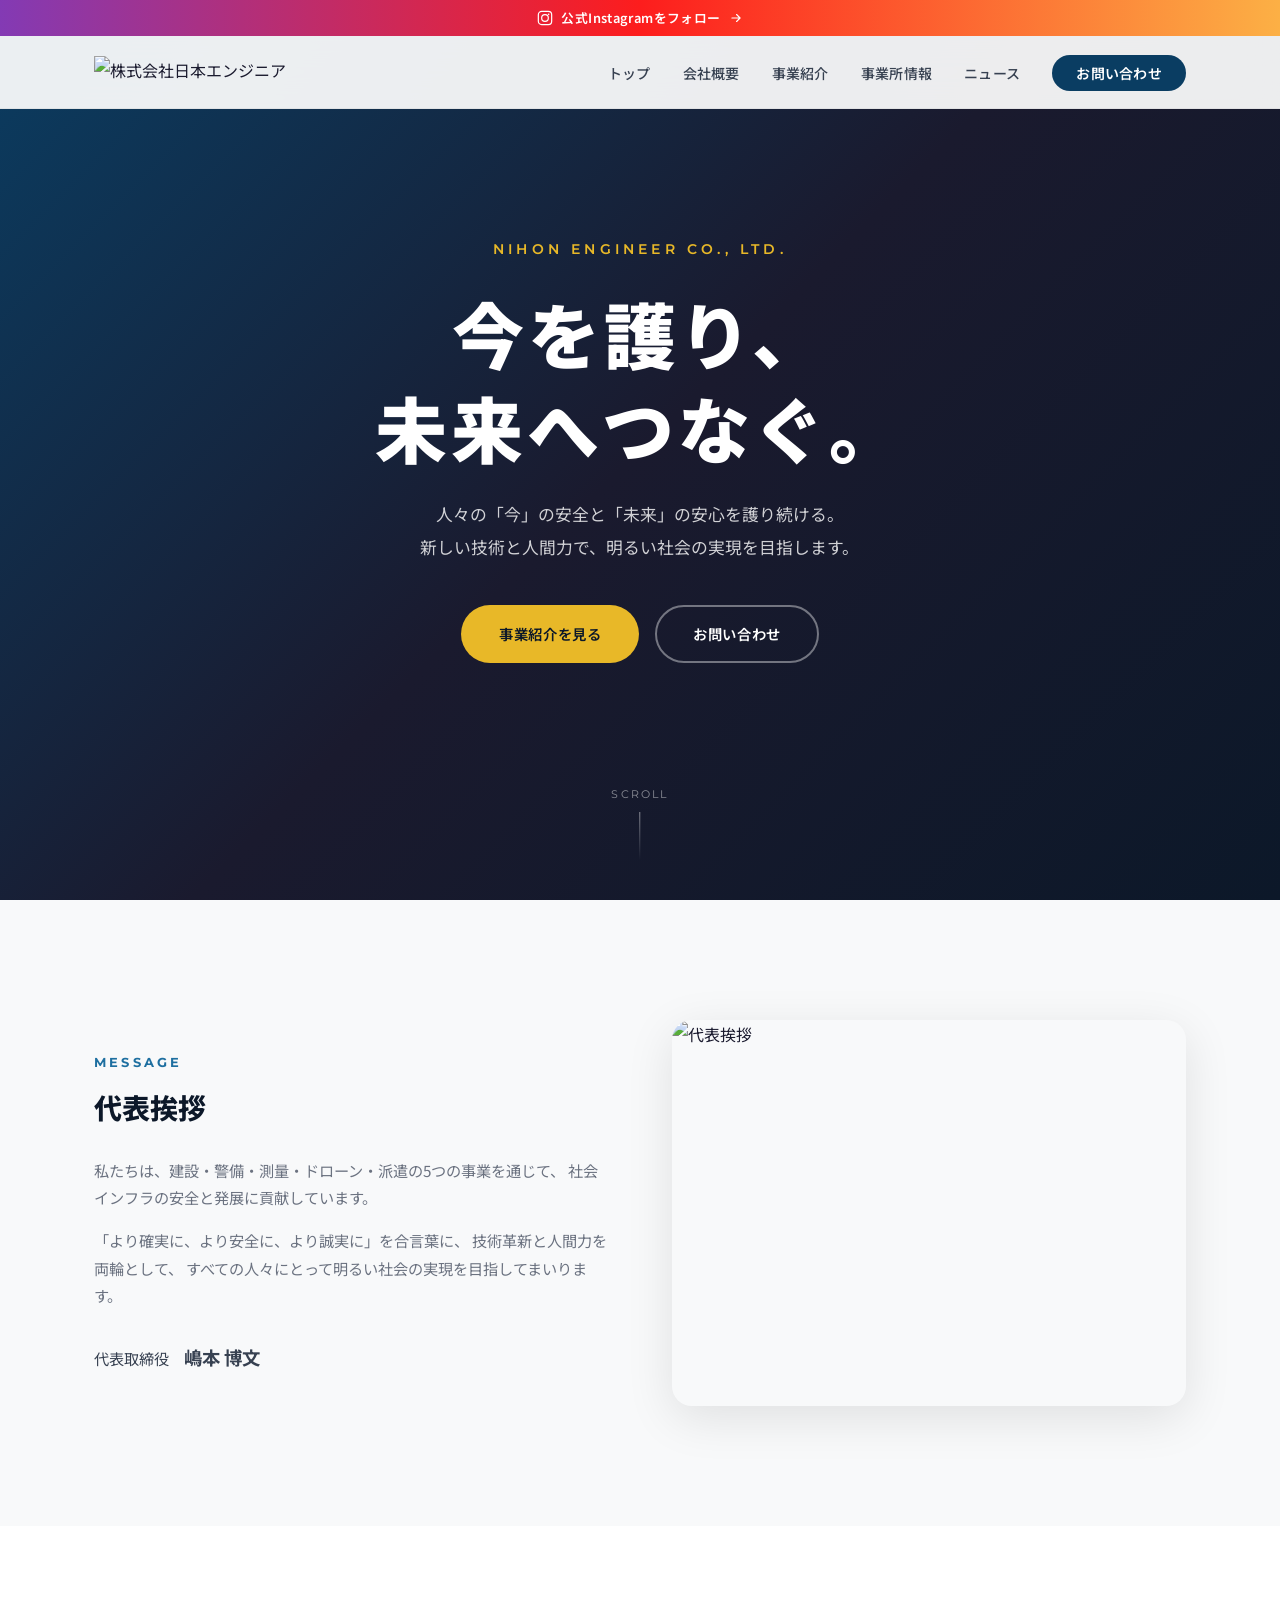
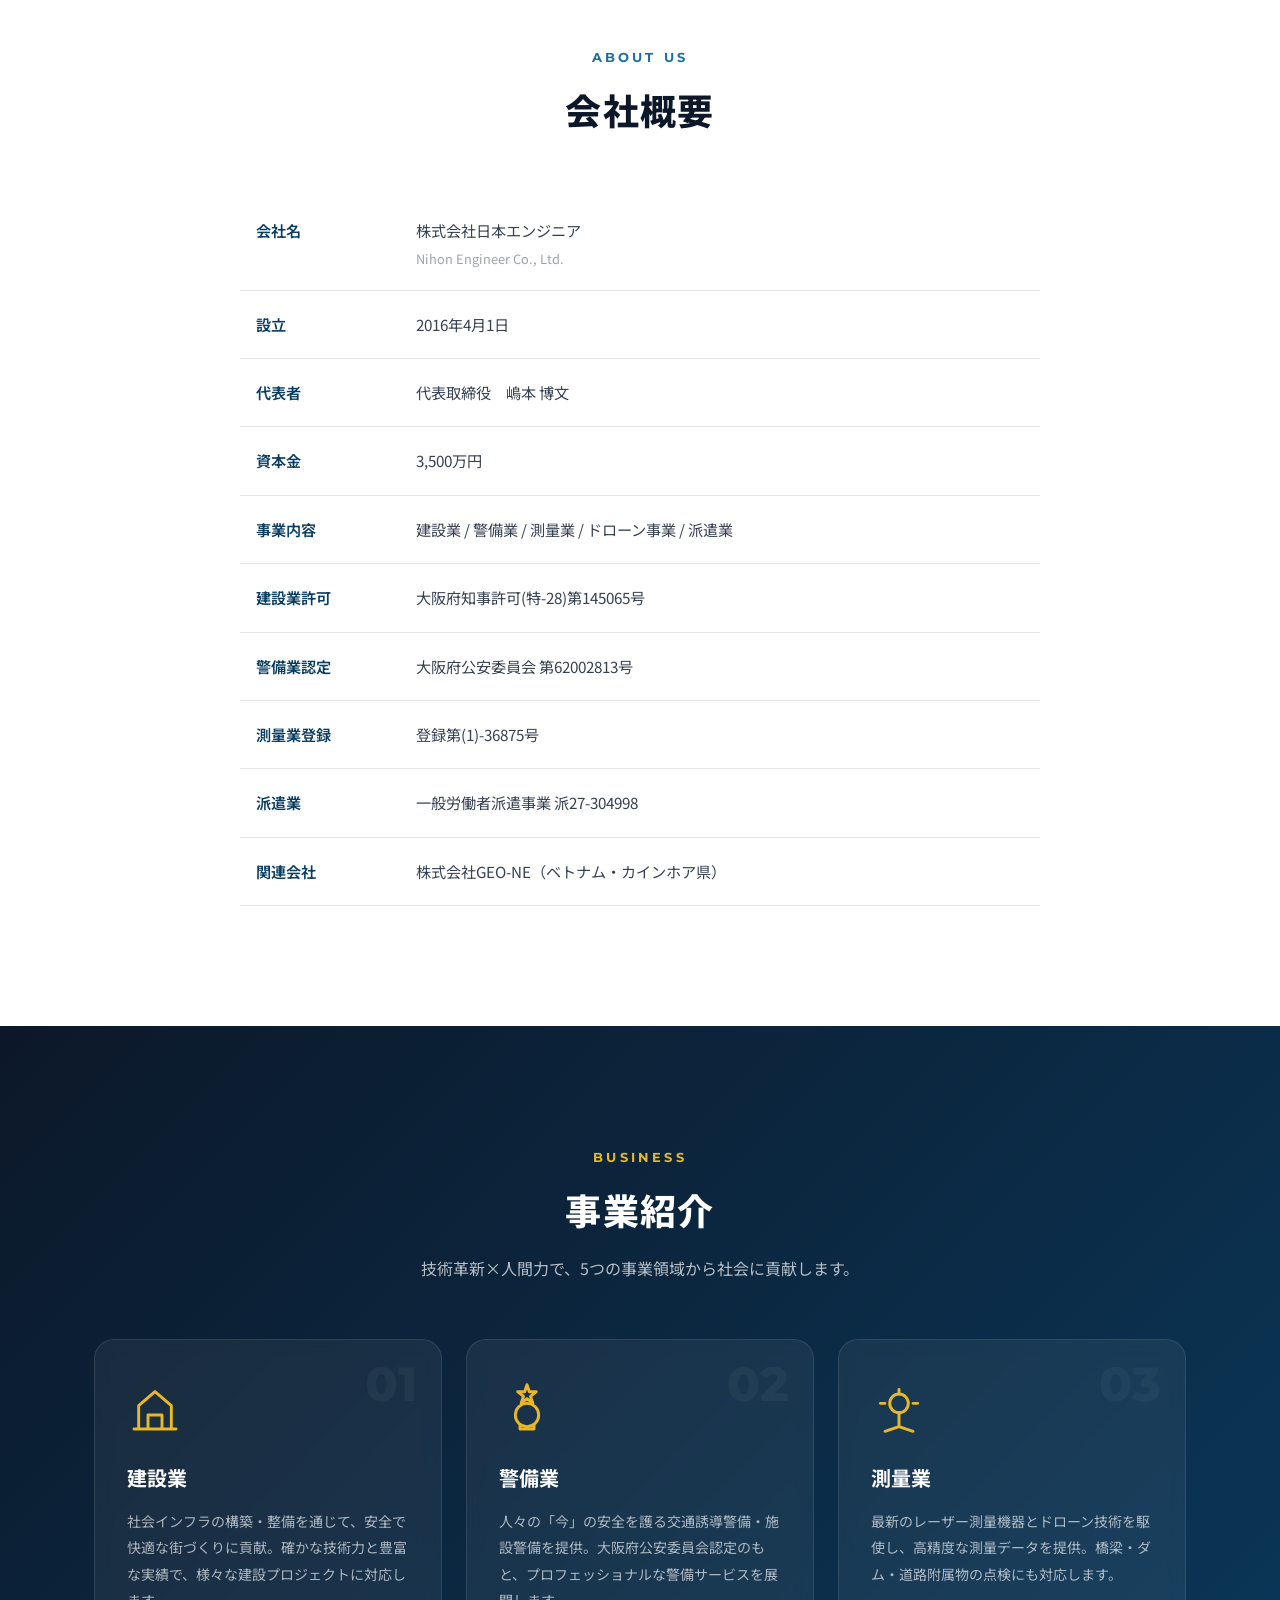
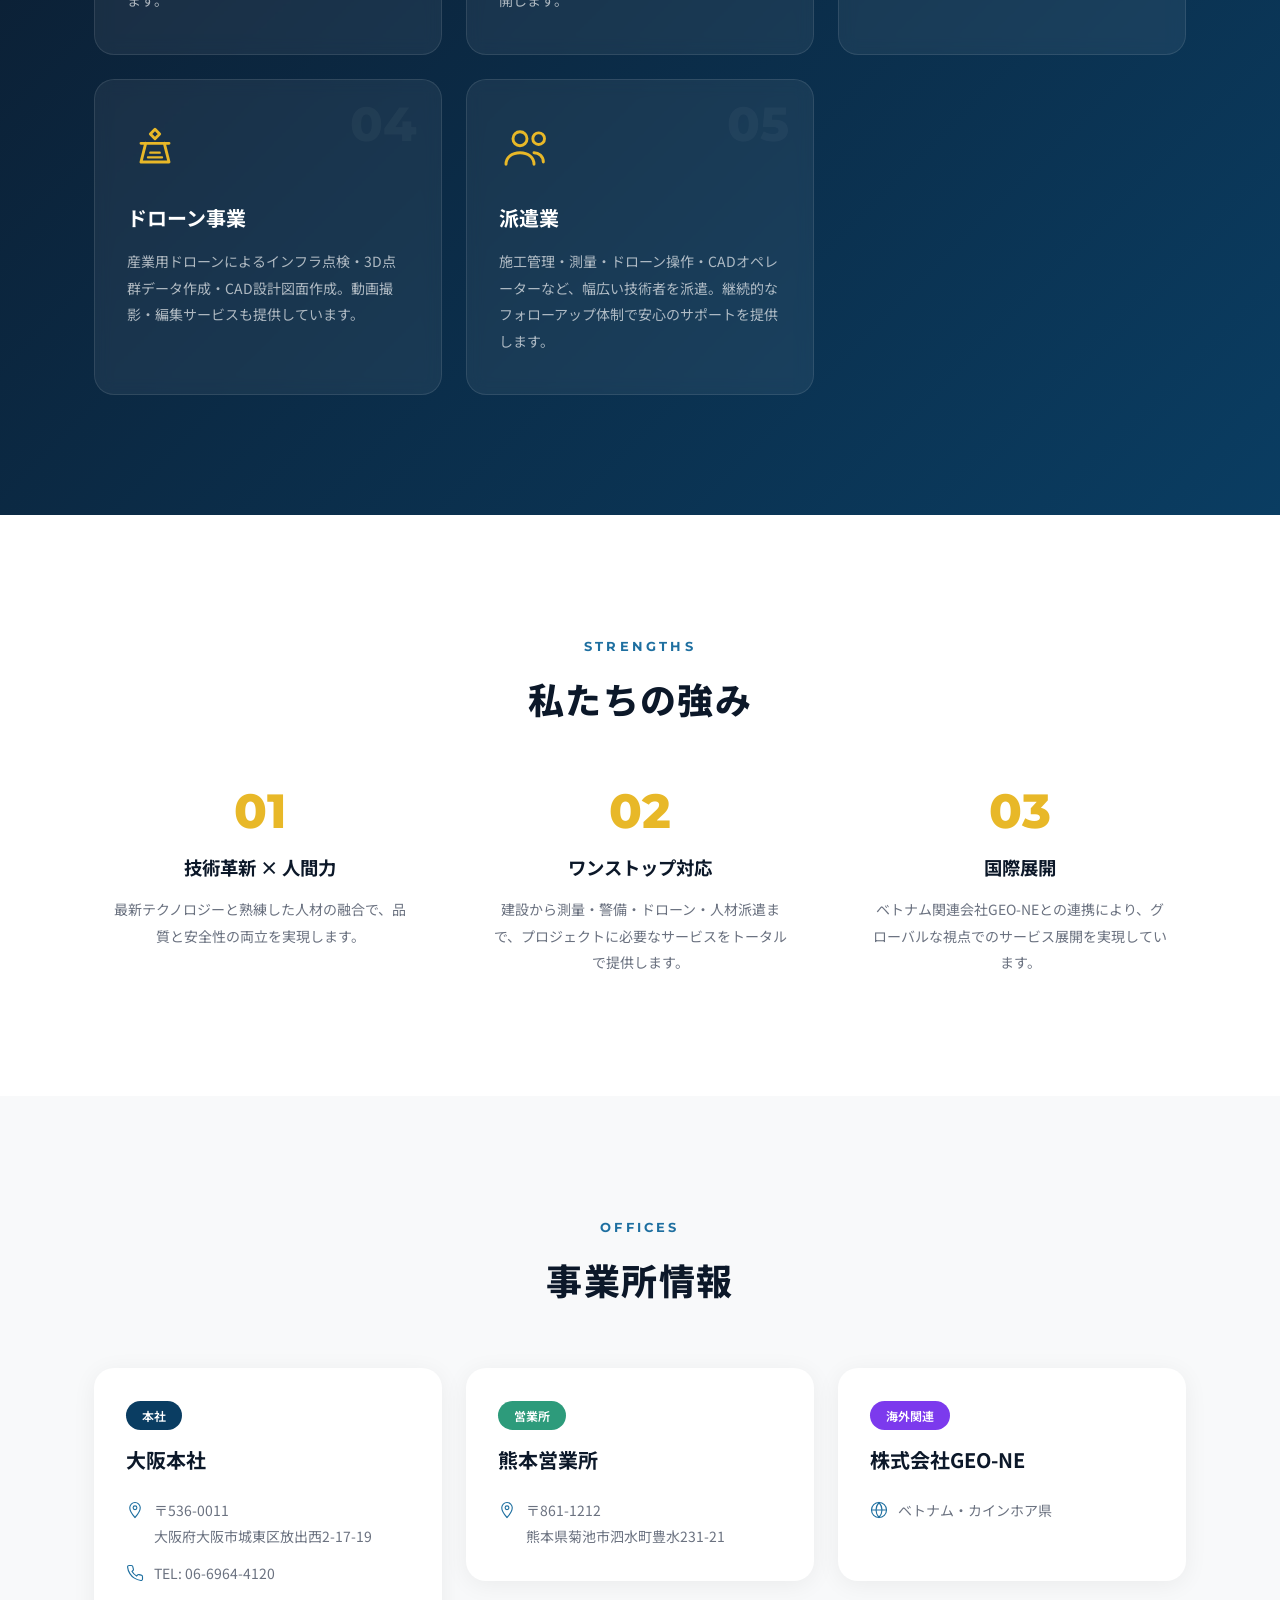
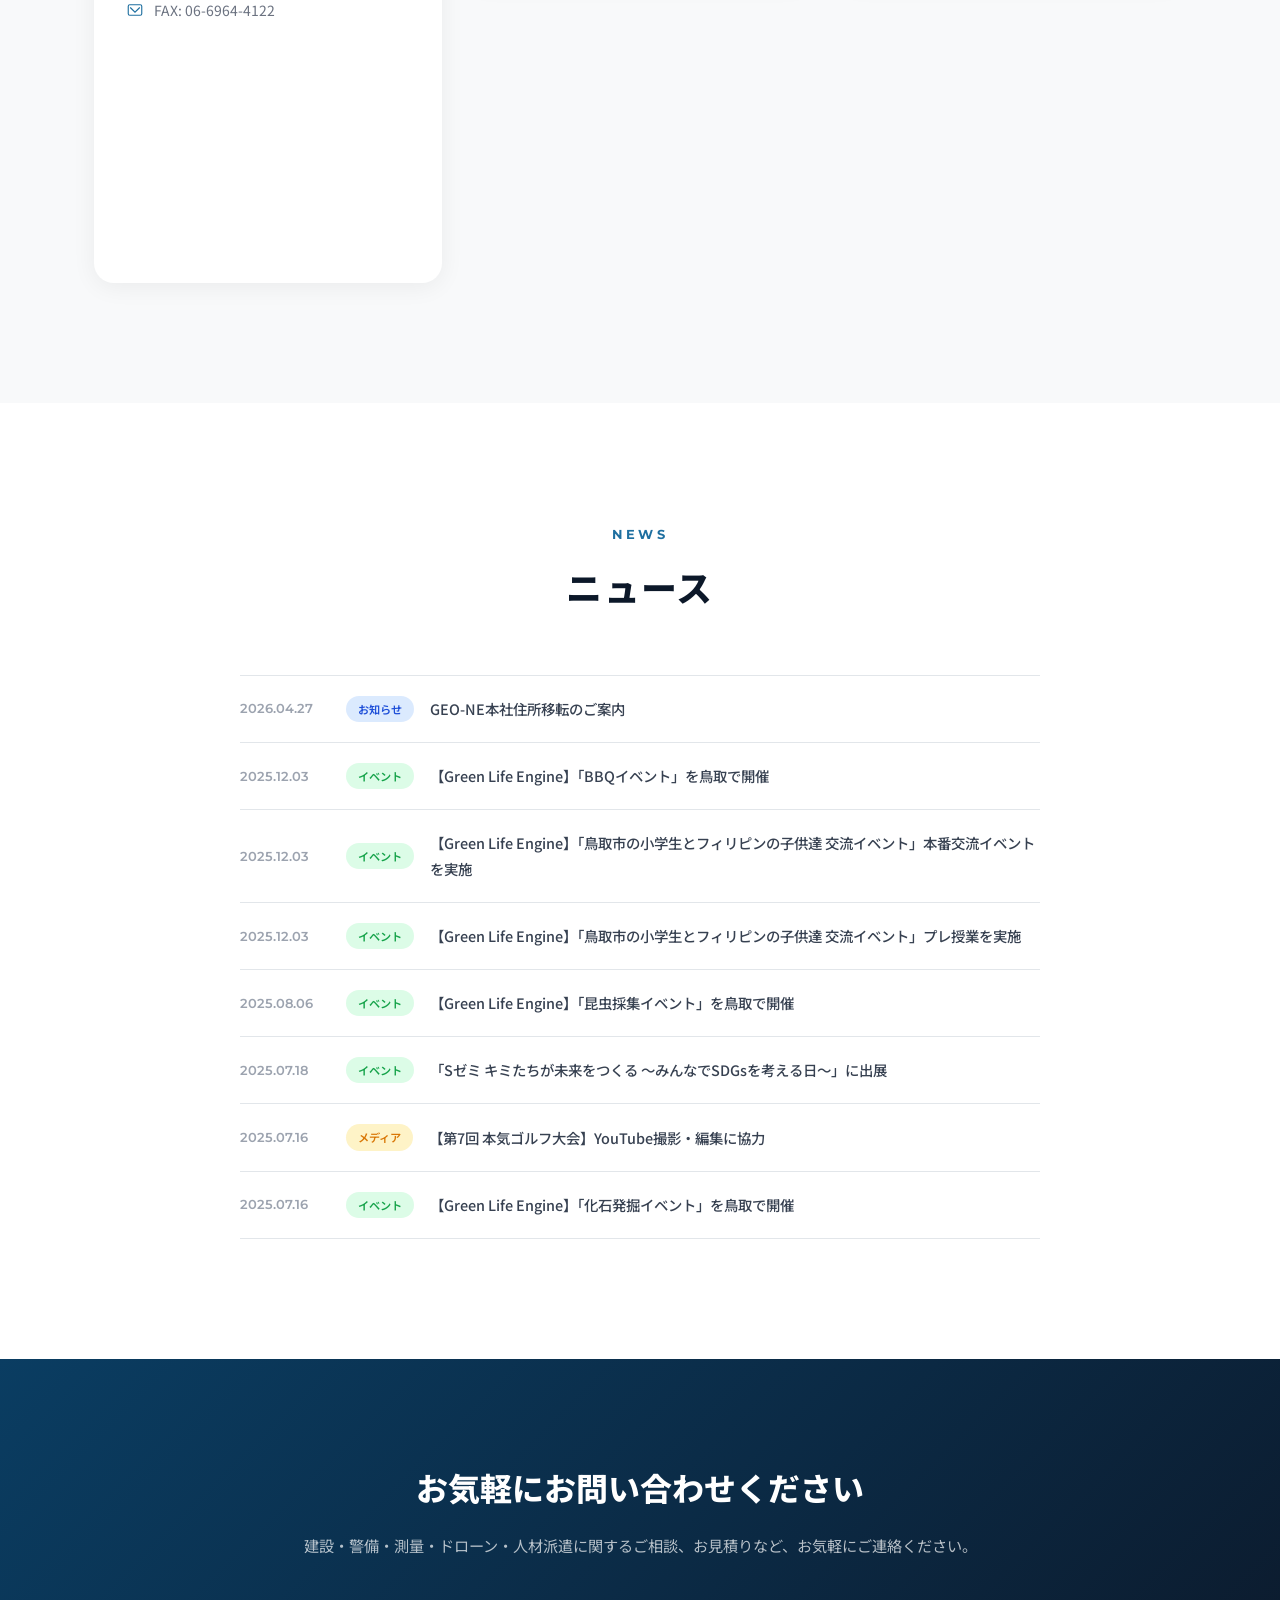
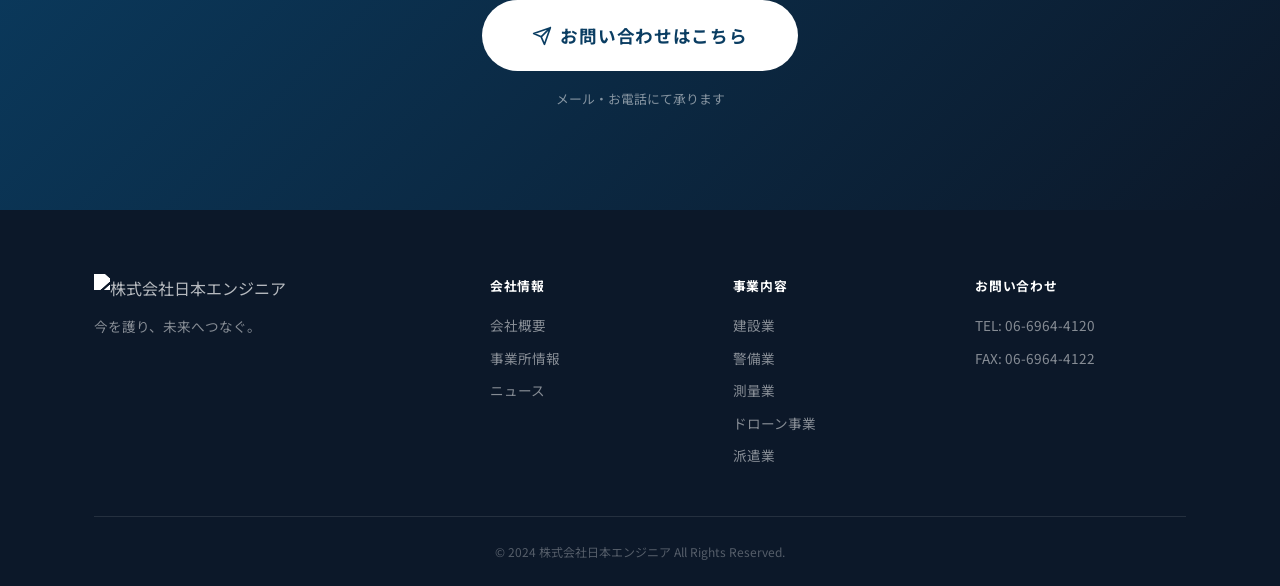
==== commit fdeb6dfb: "Add Instagram link bar at top of page - Gradient Instagram bar fixed above header - Auto-hides on sc" ====
--- a/index.html
+++ b/index.html
@@ -11,6 +11,17 @@
   <link rel="stylesheet" href="style.css">
 </head>
 <body>
+
+  <!-- Instagram Top Bar -->
+  <div class="insta-bar" id="instaBar">
+    <div class="insta-bar-inner">
+      <a href="https://www.instagram.com/YOUR_ACCOUNT/" target="_blank" rel="noopener noreferrer" class="insta-bar-link">
+        <svg class="insta-bar-icon" viewBox="0 0 24 24" fill="none" width="16" height="16"><rect x="2" y="2" width="20" height="20" rx="5" stroke="currentColor" stroke-width="1.8"/><circle cx="12" cy="12" r="5" stroke="currentColor" stroke-width="1.8"/><circle cx="17.5" cy="6.5" r="1.2" fill="currentColor"/></svg>
+        <span>公式Instagramをフォロー</span>
+        <svg class="insta-bar-arrow" viewBox="0 0 24 24" fill="none" width="14" height="14"><path d="M5 12h14M13 6l6 6-6 6" stroke="currentColor" stroke-width="2" stroke-linecap="round" stroke-linejoin="round"/></svg>
+      </a>
+    </div>
+  </div>
 
   <!-- Header -->
   <header class="header" id="header">
--- a/style.css
+++ b/style.css
@@ -40,10 +40,58 @@
   padding: 0 24px;
 }
 
+/* ===== Instagram Top Bar ===== */
+.insta-bar {
+  position: fixed;
+  top: 0;
+  left: 0;
+  width: 100%;
+  z-index: 1001;
+  background: linear-gradient(90deg, #833ab4, #fd1d1d, #fcb045);
+  transition: var(--transition);
+}
+.insta-bar-inner {
+  max-width: var(--container);
+  margin: 0 auto;
+  padding: 0 24px;
+  display: flex;
+  justify-content: center;
+  align-items: center;
+  height: 36px;
+}
+.insta-bar-link {
+  display: inline-flex;
+  align-items: center;
+  gap: 8px;
+  color: #fff;
+  font-size: 0.8rem;
+  font-weight: 600;
+  letter-spacing: 0.03em;
+  transition: var(--transition);
+}
+.insta-bar-link:hover {
+  opacity: 0.85;
+}
+.insta-bar-link:hover .insta-bar-arrow {
+  transform: translateX(3px);
+}
+.insta-bar-icon {
+  flex-shrink: 0;
+}
+.insta-bar-arrow {
+  flex-shrink: 0;
+  transition: var(--transition);
+}
+.insta-bar.hidden {
+  transform: translateY(-100%);
+  opacity: 0;
+  pointer-events: none;
+}
+
 /* ===== Header ===== */
 .header {
   position: fixed;
-  top: 0;
+  top: 36px;
   left: 0;
   width: 100%;
   z-index: 1000;
@@ -54,6 +102,7 @@
   transition: var(--transition);
 }
 .header.scrolled {
+  top: 0;
   box-shadow: 0 2px 20px rgba(0,0,0,0.08);
 }
 .header-inner {
